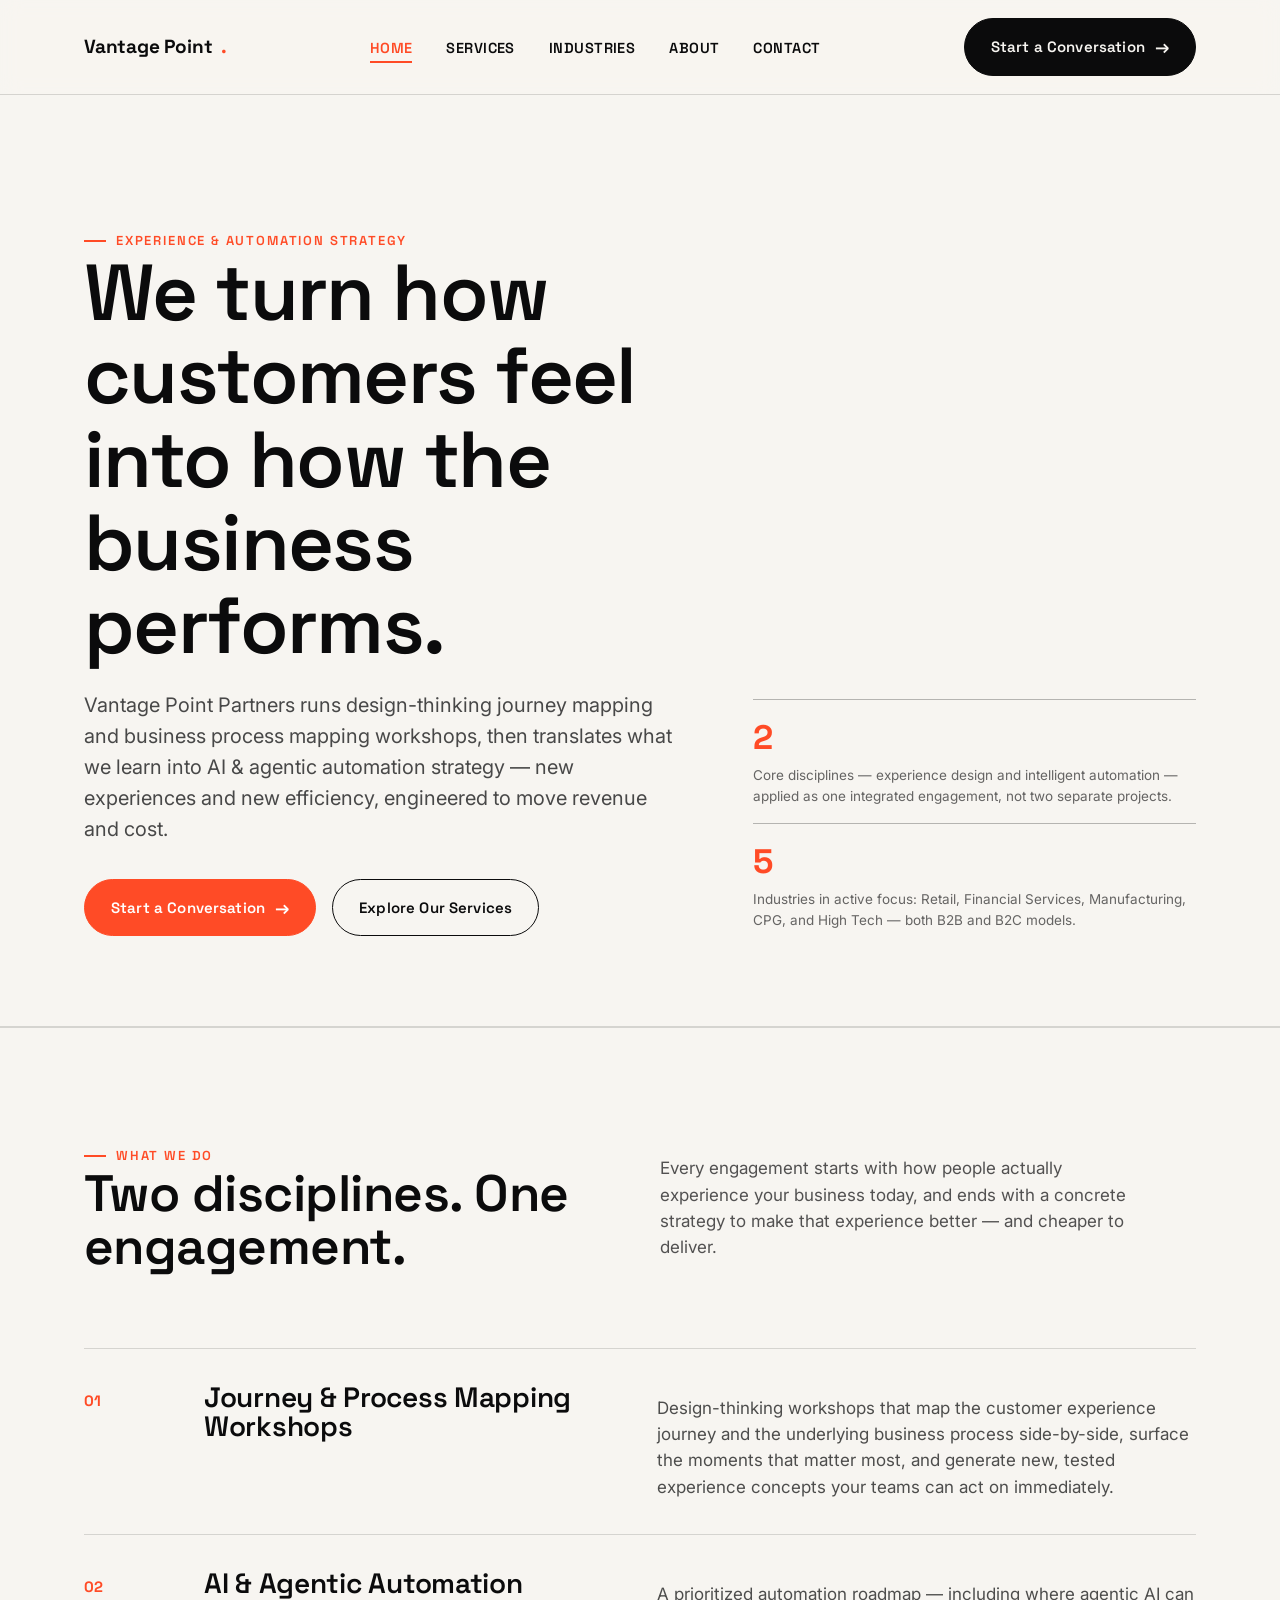
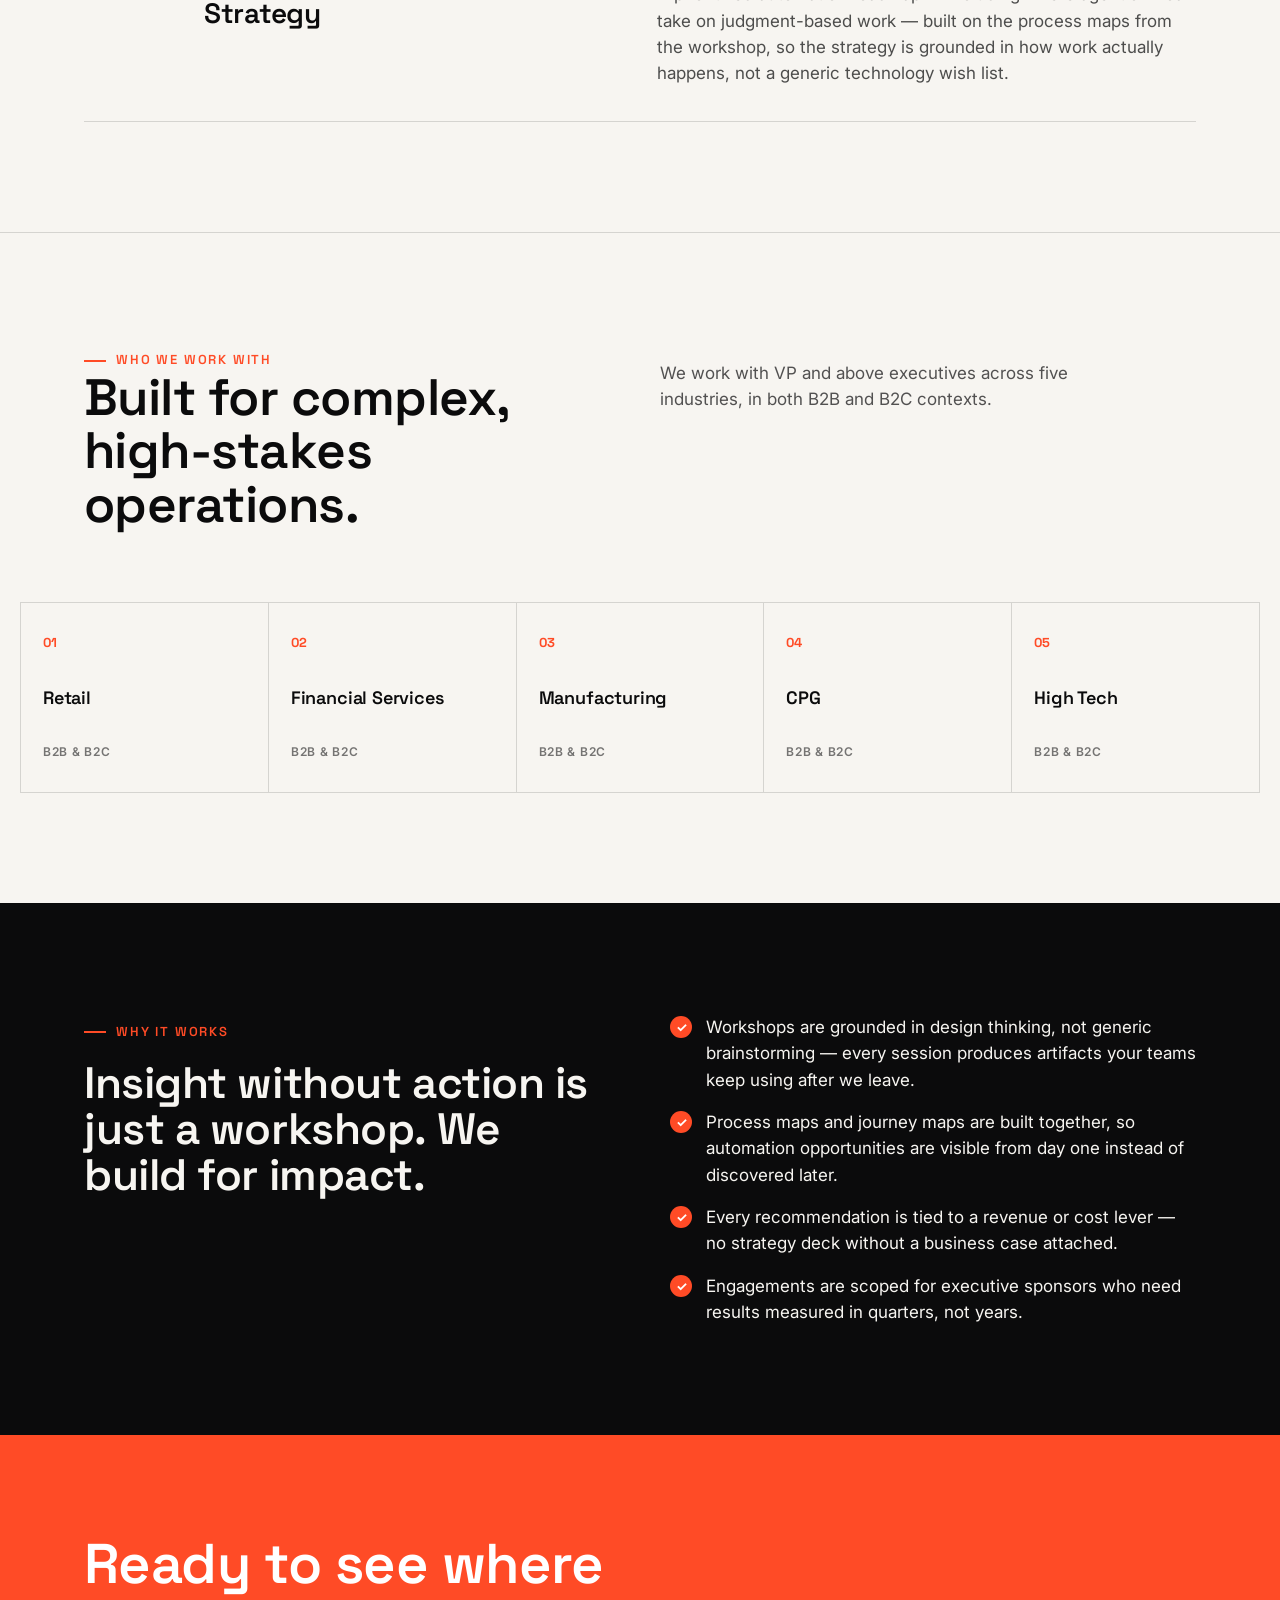
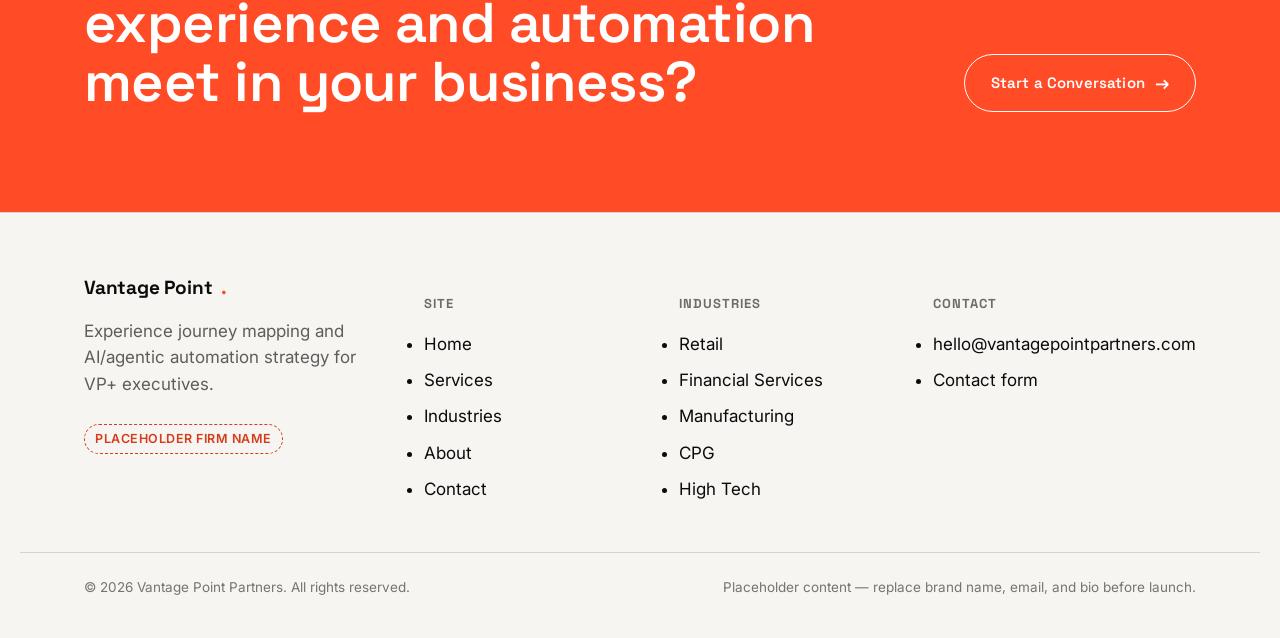
==== index.html @ 5ef2bce4 "Add initial consulting website (frog.co-inspired multi-page site) Five-page static site: Home, Servi" ====
<!DOCTYPE html>
<html lang="en">
<head>
<meta charset="UTF-8">
<meta name="viewport" content="width=device-width, initial-scale=1.0">
<title>Vantage Point Partners — Experience-Led Growth for the Enterprise</title>
<meta name="description" content="Design-thinking journey mapping, business process mapping, and AI/agentic automation strategy for VP+ executives — built to grow revenue and cut cost.">
<link rel="icon" href="data:image/svg+xml,<svg xmlns=%22http://www.w3.org/2000/svg%22 viewBox=%220 0 100 100%22><rect width=%22100%22 height=%22100%22 fill=%22%230b0b0c%22/><rect x=%2246%22 y=%2218%22 width=%228%22 height=%2264%22 fill=%22%23ff4b26%22/></svg>">
<link rel="preconnect" href="https://fonts.googleapis.com">
<link rel="preconnect" href="https://fonts.gstatic.com" crossorigin>
<link href="https://fonts.googleapis.com/css2?family=Inter:wght@400;500;600;700&family=Space+Grotesk:wght@500;600;700&display=swap" rel="stylesheet">
<link rel="stylesheet" href="styles.css">
</head>
<body>

<header class="site-header">
  <nav class="nav">
    <a class="brand" href="index.html">Vantage Point<span class="dot">.</span></a>
    <ul class="nav-links" id="nav-links">
      <li><a href="index.html" aria-current="page">Home</a></li>
      <li><a href="services.html">Services</a></li>
      <li><a href="industries.html">Industries</a></li>
      <li><a href="about.html">About</a></li>
      <li><a href="contact.html">Contact</a></li>
    </ul>
    <div class="nav-cta">
      <a class="btn btn-solid" href="contact.html">Start a Conversation <span class="btn-arrow">&rarr;</span></a>
      <button class="nav-toggle" aria-label="Toggle menu" aria-expanded="false">
        <span></span><span></span><span></span>
      </button>
    </div>
  </nav>
</header>

<main>

  <!-- Hero -->
  <section class="hero">
    <div class="wrap hero-grid">
      <div>
        <span class="eyebrow">Experience &amp; Automation Strategy</span>
        <h1>We turn how customers feel into how the business performs.</h1>
        <p class="lede">Vantage Point Partners runs design-thinking journey mapping and business process mapping workshops, then translates what we learn into AI &amp; agentic automation strategy — new experiences and new efficiency, engineered to move revenue and cost.</p>
        <div class="hero-actions">
          <a class="btn btn-signal" href="contact.html">Start a Conversation <span class="btn-arrow">&rarr;</span></a>
          <a class="btn" href="services.html">Explore Our Services</a>
        </div>
      </div>
      <div class="hero-aside">
        <div class="stat">
          <div class="num">2</div>
          <div class="label">Core disciplines — experience design and intelligent automation — applied as one integrated engagement, not two separate projects.</div>
        </div>
        <div class="stat">
          <div class="num">5</div>
          <div class="label">Industries in active focus: Retail, Financial Services, Manufacturing, CPG, and High Tech — both B2B and B2C models.</div>
        </div>
      </div>
    </div>
  </section>

  <!-- Services overview -->
  <section class="section-border-top">
    <div class="wrap">
      <div class="section-head">
        <div>
          <span class="eyebrow">What We Do</span>
          <h2>Two disciplines. One engagement.</h2>
        </div>
        <p class="desc">Every engagement starts with how people actually experience your business today, and ends with a concrete strategy to make that experience better — and cheaper to deliver.</p>
      </div>

      <div class="row-list">
        <div class="row-item">
          <span class="idx">01</span>
          <h3>Journey &amp; Process Mapping Workshops</h3>
          <p>Design-thinking workshops that map the customer experience journey and the underlying business process side-by-side, surface the moments that matter most, and generate new, tested experience concepts your teams can act on immediately.</p>
        </div>
        <div class="row-item">
          <span class="idx">02</span>
          <h3>AI &amp; Agentic Automation Strategy</h3>
          <p>A prioritized automation roadmap — including where agentic AI can take on judgment-based work — built on the process maps from the workshop, so the strategy is grounded in how work actually happens, not a generic technology wish list.</p>
        </div>
      </div>
    </div>
  </section>

  <!-- Industries strip -->
  <section class="section-border-top">
    <div class="wrap">
      <div class="section-head">
        <div>
          <span class="eyebrow">Who We Work With</span>
          <h2>Built for complex, high-stakes operations.</h2>
        </div>
        <p class="desc">We work with VP and above executives across five industries, in both B2B and B2C contexts.</p>
      </div>
    </div>
    <div class="industry-grid wrap" style="padding-left:0;padding-right:0;">
      <a class="industry-cell" href="industries.html#retail">
        <span class="num">01</span>
        <h4>Retail</h4>
        <span class="mode">B2B &amp; B2C</span>
      </a>
      <a class="industry-cell" href="industries.html#financial-services">
        <span class="num">02</span>
        <h4>Financial Services</h4>
        <span class="mode">B2B &amp; B2C</span>
      </a>
      <a class="industry-cell" href="industries.html#manufacturing">
        <span class="num">03</span>
        <h4>Manufacturing</h4>
        <span class="mode">B2B &amp; B2C</span>
      </a>
      <a class="industry-cell" href="industries.html#cpg">
        <span class="num">04</span>
        <h4>CPG</h4>
        <span class="mode">B2B &amp; B2C</span>
      </a>
      <a class="industry-cell" href="industries.html#high-tech">
        <span class="num">05</span>
        <h4>High Tech</h4>
        <span class="mode">B2B &amp; B2C</span>
      </a>
    </div>
  </section>

  <!-- Why / outcomes -->
  <section class="section-dark section-border-top">
    <div class="wrap split">
      <div>
        <span class="eyebrow">Why It Works</span>
        <h2 style="font-size:clamp(28px,3.6vw,44px); margin-top:18px;">Insight without action is just a workshop. We build for impact.</h2>
      </div>
      <div>
        <ul class="check-list">
          <li><span class="mark">&#10003;</span><span>Workshops are grounded in design thinking, not generic brainstorming — every session produces artifacts your teams keep using after we leave.</span></li>
          <li><span class="mark">&#10003;</span><span>Process maps and journey maps are built together, so automation opportunities are visible from day one instead of discovered later.</span></li>
          <li><span class="mark">&#10003;</span><span>Every recommendation is tied to a revenue or cost lever — no strategy deck without a business case attached.</span></li>
          <li><span class="mark">&#10003;</span><span>Engagements are scoped for executive sponsors who need results measured in quarters, not years.</span></li>
        </ul>
      </div>
    </div>
  </section>

  <!-- CTA Banner -->
  <section class="banner">
    <div class="wrap banner-row">
      <h2>Ready to see where experience and automation meet in your business?</h2>
      <a class="btn" href="contact.html">Start a Conversation <span class="btn-arrow">&rarr;</span></a>
    </div>
  </section>

</main>

<footer class="site-footer">
  <div class="wrap footer-grid">
    <div>
      <a class="brand" href="index.html">Vantage Point<span class="dot">.</span></a>
      <p style="margin-top:16px; max-width:32ch; color:color-mix(in srgb, var(--ink) 65%, var(--paper));">Experience journey mapping and AI/agentic automation strategy for VP+ executives.</p>
      <span class="placeholder-flag">Placeholder firm name</span>
    </div>
    <div>
      <h5>Site</h5>
      <ul>
        <li><a href="index.html">Home</a></li>
        <li><a href="services.html">Services</a></li>
        <li><a href="industries.html">Industries</a></li>
        <li><a href="about.html">About</a></li>
        <li><a href="contact.html">Contact</a></li>
      </ul>
    </div>
    <div>
      <h5>Industries</h5>
      <ul>
        <li><a href="industries.html#retail">Retail</a></li>
        <li><a href="industries.html#financial-services">Financial Services</a></li>
        <li><a href="industries.html#manufacturing">Manufacturing</a></li>
        <li><a href="industries.html#cpg">CPG</a></li>
        <li><a href="industries.html#high-tech">High Tech</a></li>
      </ul>
    </div>
    <div>
      <h5>Contact</h5>
      <ul>
        <li><a href="mailto:hello@vantagepointpartners.com">hello@vantagepointpartners.com</a></li>
        <li><a href="contact.html">Contact form</a></li>
      </ul>
    </div>
  </div>
  <div class="wrap footer-bottom">
    <span>&copy; 2026 Vantage Point Partners. All rights reserved.</span>
    <span>Placeholder content — replace brand name, email, and bio before launch.</span>
  </div>
</footer>

<script src="script.js"></script>
</body>
</html>
---- styles.css ----
/* ==========================================================================
   Vantage Point Partners — shared design system
   PLACEHOLDER BRAND: "Vantage Point Partners" is a placeholder name.
   Swap it via find-and-replace across all .html files once you have a real
   firm name, then update --brand-name usage sites as needed.
   ========================================================================== */

:root {
  --ink: #0b0b0c;
  --paper: #f7f5f1;
  --paper-2: #efeae2;
  --white: #ffffff;
  --signal: #ff4b26;
  --signal-dim: #d63c1b;
  --line: rgba(11, 11, 12, 0.14);
  --line-strong: rgba(11, 11, 12, 0.28);

  --font-display: "Space Grotesk", "Helvetica Neue", Arial, sans-serif;
  --font-body: "Inter", "Helvetica Neue", Arial, sans-serif;

  --max: 1240px;
  --gutter: clamp(20px, 5vw, 64px);
}

@media (prefers-color-scheme: dark) {
  :root:not([data-theme="light"]) {
    --ink: #f2f0ec;
    --paper: #0b0b0c;
    --paper-2: #161617;
    --white: #131313;
    --line: rgba(242, 240, 236, 0.16);
    --line-strong: rgba(242, 240, 236, 0.3);
  }
}
:root[data-theme="dark"] {
  --ink: #f2f0ec;
  --paper: #0b0b0c;
  --paper-2: #161617;
  --white: #131313;
  --line: rgba(242, 240, 236, 0.16);
  --line-strong: rgba(242, 240, 236, 0.3);
}

* { box-sizing: border-box; }
html { scroll-behavior: smooth; }
body {
  margin: 0;
  background: var(--paper);
  color: var(--ink);
  font-family: var(--font-body);
  font-size: 17px;
  line-height: 1.55;
  -webkit-font-smoothing: antialiased;
}

h1, h2, h3, h4 {
  font-family: var(--font-display);
  font-weight: 600;
  line-height: 1.05;
  margin: 0;
  letter-spacing: -0.01em;
}

a { color: inherit; text-decoration: none; }
img { max-width: 100%; display: block; }
ul { margin: 0; padding: 0; }

.wrap {
  max-width: var(--max);
  margin: 0 auto;
  padding: 0 var(--gutter);
}

.eyebrow {
  display: inline-flex;
  align-items: center;
  gap: 10px;
  font-family: var(--font-display);
  font-size: 13px;
  font-weight: 600;
  letter-spacing: 0.14em;
  text-transform: uppercase;
  color: var(--signal);
}
.eyebrow::before {
  content: "";
  width: 22px;
  height: 2px;
  background: var(--signal);
  display: inline-block;
}

.btn {
  display: inline-flex;
  align-items: center;
  gap: 10px;
  font-family: var(--font-display);
  font-weight: 600;
  font-size: 15px;
  letter-spacing: 0.01em;
  padding: 14px 26px;
  border-radius: 999px;
  border: 1.5px solid var(--ink);
  background: transparent;
  color: var(--ink);
  cursor: pointer;
  transition: transform 0.18s ease, background 0.18s ease, color 0.18s ease;
}
.btn:hover { transform: translateY(-2px); }
.btn-solid {
  background: var(--ink);
  color: var(--paper);
  border-color: var(--ink);
}
.btn-signal {
  background: var(--signal);
  border-color: var(--signal);
  color: var(--white);
}
.btn-signal:hover { background: var(--signal-dim); }
.btn-arrow { font-size: 18px; transition: transform 0.18s ease; }
.btn:hover .btn-arrow { transform: translateX(3px); }

/* ---------- Header / Nav ---------- */
.site-header {
  position: sticky;
  top: 0;
  z-index: 100;
  background: color-mix(in srgb, var(--paper) 88%, transparent);
  backdrop-filter: saturate(160%) blur(10px);
  border-bottom: 1px solid var(--line);
}
.nav {
  display: flex;
  align-items: center;
  justify-content: space-between;
  padding: 18px var(--gutter);
  max-width: var(--max);
  margin: 0 auto;
}
.brand {
  font-family: var(--font-display);
  font-weight: 700;
  font-size: 19px;
  letter-spacing: -0.01em;
  display: flex;
  align-items: baseline;
  gap: 8px;
}
.brand .dot { color: var(--signal); }

.nav-links {
  display: flex;
  align-items: center;
  gap: 34px;
  list-style: none;
}
.nav-links a {
  font-family: var(--font-display);
  font-weight: 600;
  font-size: 14.5px;
  letter-spacing: 0.03em;
  text-transform: uppercase;
  position: relative;
  padding: 6px 0;
}
.nav-links a::after {
  content: "";
  position: absolute;
  left: 0; bottom: 0;
  width: 0; height: 2px;
  background: var(--signal);
  transition: width 0.2s ease;
}
.nav-links a:hover::after,
.nav-links a[aria-current="page"]::after { width: 100%; }
.nav-links a[aria-current="page"] { color: var(--signal); }

.nav-cta { display: flex; align-items: center; gap: 18px; }
.nav-toggle {
  display: none;
  flex-direction: column;
  gap: 5px;
  background: none;
  border: none;
  cursor: pointer;
  padding: 6px;
}
.nav-toggle span {
  width: 24px; height: 2px; background: var(--ink); display: block;
}

@media (max-width: 900px) {
  .nav-links {
    position: fixed; inset: 68px 0 0 0;
    background: var(--paper);
    flex-direction: column;
    align-items: flex-start;
    gap: 0;
    padding: 10px var(--gutter) 40px;
    transform: translateY(-8px);
    opacity: 0;
    pointer-events: none;
    transition: opacity 0.2s ease, transform 0.2s ease;
    border-bottom: 1px solid var(--line);
  }
  .nav-links.open { opacity: 1; transform: translateY(0); pointer-events: auto; }
  .nav-links li { width: 100%; border-bottom: 1px solid var(--line); }
  .nav-links a { display: block; padding: 18px 0; font-size: 17px; }
  .nav-toggle { display: flex; }
  .nav-cta .btn-solid { display: none; }
}

/* ---------- Hero ---------- */
.hero {
  padding: clamp(60px, 10vw, 130px) 0 clamp(50px, 8vw, 90px);
  border-bottom: 1px solid var(--line);
}
.hero-grid {
  display: grid;
  grid-template-columns: 1.4fr 1fr;
  gap: 48px;
  align-items: end;
}
.hero h1 {
  font-size: clamp(42px, 6.2vw, 88px);
  letter-spacing: -0.02em;
}
.hero .lede {
  font-size: clamp(17px, 1.6vw, 20px);
  max-width: 46ch;
  color: color-mix(in srgb, var(--ink) 74%, var(--paper));
  margin-top: 22px;
}
.hero-actions {
  display: flex;
  gap: 16px;
  margin-top: 34px;
  flex-wrap: wrap;
}
.hero-aside {
  display: flex;
  flex-direction: column;
  gap: 16px;
  padding-bottom: 6px;
}
.stat {
  border-top: 1px solid var(--line-strong);
  padding-top: 12px;
}
.stat .num {
  font-family: var(--font-display);
  font-size: clamp(26px, 3vw, 34px);
  font-weight: 700;
  color: var(--signal);
}
.stat .label {
  font-size: 13.5px;
  color: color-mix(in srgb, var(--ink) 62%, var(--paper));
}

@media (max-width: 820px) {
  .hero-grid { grid-template-columns: 1fr; }
}

/* ---------- Section scaffolding ---------- */
section { padding: clamp(60px, 9vw, 110px) 0; }
.section-border-top { border-top: 1px solid var(--line); }
.section-dark {
  background: var(--ink);
  color: var(--paper);
}
.section-dark .eyebrow { color: var(--signal); }
.section-head {
  display: grid;
  grid-template-columns: 1fr 1fr;
  gap: 40px;
  align-items: start;
  margin-bottom: clamp(40px, 6vw, 70px);
}
.section-head h2 {
  font-size: clamp(30px, 4vw, 52px);
}
.section-head .desc {
  font-size: 17px;
  color: color-mix(in srgb, var(--ink) 70%, var(--paper));
  max-width: 44ch;
}
.section-dark .section-head .desc { color: color-mix(in srgb, var(--paper) 78%, var(--ink)); }
@media (max-width: 820px) {
  .section-head { grid-template-columns: 1fr; }
}

/* ---------- Numbered rows (services / process) ---------- */
.row-list { border-top: 1px solid var(--line); }
.row-item {
  display: grid;
  grid-template-columns: 90px 1.1fr 1.4fr;
  gap: 30px;
  padding: 34px 0;
  border-bottom: 1px solid var(--line);
  align-items: start;
}
.row-item .idx {
  font-family: var(--font-display);
  font-weight: 700;
  font-size: 15px;
  color: var(--signal);
  padding-top: 6px;
}
.row-item h3 { font-size: clamp(22px, 2.4vw, 28px); }
.row-item p { margin: 12px 0 0; color: color-mix(in srgb, var(--ink) 72%, var(--paper)); }
.section-dark .row-item p { color: color-mix(in srgb, var(--paper) 78%, var(--ink)); }
.section-dark .row-list, .section-dark .row-item { border-color: rgba(247,245,241,0.16); }
@media (max-width: 820px) {
  .row-item { grid-template-columns: 1fr; gap: 12px; }
}

/* ---------- Card grid ---------- */
.card-grid {
  display: grid;
  grid-template-columns: repeat(3, 1fr);
  gap: 2px;
  background: var(--line);
  border: 1px solid var(--line);
}
.card {
  background: var(--paper);
  padding: 34px;
  display: flex;
  flex-direction: column;
  gap: 14px;
  min-height: 220px;
  transition: background 0.2s ease;
}
.card:hover { background: var(--paper-2); }
.card .tag {
  font-family: var(--font-display);
  font-size: 12.5px;
  font-weight: 700;
  letter-spacing: 0.1em;
  text-transform: uppercase;
  color: var(--signal);
}
.card h4 { font-size: 20px; }
.card p { margin: 0; font-size: 15px; color: color-mix(in srgb, var(--ink) 70%, var(--paper)); }
@media (max-width: 900px) {
  .card-grid { grid-template-columns: repeat(2, 1fr); }
}
@media (max-width: 640px) {
  .card-grid { grid-template-columns: 1fr; }
}

/* ---------- Industry strip ---------- */
.industry-grid {
  display: grid;
  grid-template-columns: repeat(5, 1fr);
  border-top: 1px solid var(--line);
  border-left: 1px solid var(--line);
}
.industry-cell {
  border-right: 1px solid var(--line);
  border-bottom: 1px solid var(--line);
  padding: 30px 22px;
  min-height: 190px;
  display: flex;
  flex-direction: column;
  justify-content: space-between;
  gap: 16px;
  position: relative;
  overflow: hidden;
}
.industry-cell::before {
  content: "";
  position: absolute; inset: 0;
  background: var(--signal);
  transform: translateY(101%);
  transition: transform 0.28s cubic-bezier(.4,0,.2,1);
  z-index: 0;
}
.industry-cell:hover::before { transform: translateY(0); }
.industry-cell > * { position: relative; z-index: 1; }
.industry-cell:hover { color: var(--white); }
.industry-cell .num { font-family: var(--font-display); font-size: 13px; color: var(--signal); font-weight: 700; }
.industry-cell:hover .num { color: var(--white); }
.industry-cell h4 { font-size: 18px; }
.industry-cell .mode {
  font-size: 12px;
  letter-spacing: 0.06em;
  text-transform: uppercase;
  color: color-mix(in srgb, var(--ink) 55%, var(--paper));
  font-weight: 600;
}
.industry-cell:hover .mode { color: rgba(255,255,255,0.85); }
@media (max-width: 980px) { .industry-grid { grid-template-columns: repeat(2, 1fr); } }
@media (max-width: 560px) { .industry-grid { grid-template-columns: 1fr; } }

/* ---------- Pull quote / CTA banner ---------- */
.banner {
  background: var(--signal);
  color: var(--white);
  padding: clamp(60px, 8vw, 100px) 0;
}
.banner h2 {
  font-size: clamp(30px, 4.4vw, 56px);
  max-width: 22ch;
}
.banner-row {
  display: flex;
  justify-content: space-between;
  align-items: flex-end;
  gap: 30px;
  flex-wrap: wrap;
}
.banner .btn { border-color: var(--white); color: var(--white); }
.banner .btn:hover { background: var(--white); color: var(--signal); }

/* ---------- Process timeline (services page) ---------- */
.timeline { position: relative; padding-left: 26px; border-left: 2px solid var(--line-strong); }
.tl-item { padding-bottom: 44px; position: relative; }
.tl-item:last-child { padding-bottom: 0; }
.tl-item::before {
  content: "";
  position: absolute; left: -32px; top: 4px;
  width: 12px; height: 12px; border-radius: 50%;
  background: var(--signal);
  border: 3px solid var(--paper);
}
.tl-item .tl-label {
  font-family: var(--font-display);
  font-weight: 700;
  font-size: 13px;
  letter-spacing: 0.08em;
  text-transform: uppercase;
  color: var(--signal);
  margin-bottom: 6px;
  display: block;
}
.tl-item h3 { font-size: 22px; margin-bottom: 8px; }
.tl-item p { color: color-mix(in srgb, var(--ink) 72%, var(--paper)); max-width: 62ch; }

/* ---------- Two-col text block ---------- */
.split {
  display: grid;
  grid-template-columns: 1fr 1fr;
  gap: 60px;
  align-items: start;
}
@media (max-width: 820px) { .split { grid-template-columns: 1fr; } }

.pull-quote {
  font-family: var(--font-display);
  font-size: clamp(22px, 2.6vw, 32px);
  font-weight: 500;
  line-height: 1.3;
  border-left: 3px solid var(--signal);
  padding-left: 26px;
}
.pull-quote cite {
  display: block;
  margin-top: 16px;
  font-family: var(--font-body);
  font-style: normal;
  font-size: 14px;
  font-weight: 600;
  color: color-mix(in srgb, var(--ink) 62%, var(--paper));
}

.placeholder-flag {
  display: inline-block;
  margin-top: 10px;
  font-size: 12.5px;
  font-weight: 600;
  letter-spacing: 0.04em;
  text-transform: uppercase;
  color: var(--signal-dim);
  border: 1px dashed var(--signal-dim);
  padding: 4px 10px;
  border-radius: 999px;
}

/* ---------- Value list (checkmarks) ---------- */
.check-list { list-style: none; display: flex; flex-direction: column; gap: 16px; }
.check-list li { display: flex; gap: 14px; align-items: flex-start; }
.check-list .mark {
  flex-shrink: 0;
  width: 22px; height: 22px;
  border-radius: 50%;
  background: var(--signal);
  color: var(--white);
  font-size: 13px;
  display: flex; align-items: center; justify-content: center;
  font-weight: 700;
  margin-top: 2px;
}

/* ---------- Contact page ---------- */
.contact-grid {
  display: grid;
  grid-template-columns: 1fr 1.15fr;
  gap: 60px;
}
@media (max-width: 900px) { .contact-grid { grid-template-columns: 1fr; } }

.contact-info dl {
  margin: 28px 0 0;
  display: flex;
  flex-direction: column;
  gap: 18px;
}
.contact-info dt {
  font-family: var(--font-display);
  font-size: 12.5px;
  letter-spacing: 0.08em;
  text-transform: uppercase;
  color: var(--signal);
  font-weight: 700;
}
.contact-info dd {
  margin: 4px 0 0;
  font-size: 17px;
}

.form-field { margin-bottom: 22px; }
.form-field label {
  display: block;
  font-family: var(--font-display);
  font-size: 13px;
  font-weight: 600;
  letter-spacing: 0.04em;
  text-transform: uppercase;
  margin-bottom: 8px;
}
.form-field input,
.form-field select,
.form-field textarea {
  width: 100%;
  border: none;
  border-bottom: 1.5px solid var(--line-strong);
  background: transparent;
  padding: 12px 2px;
  font-family: var(--font-body);
  font-size: 16px;
  color: var(--ink);
  transition: border-color 0.18s ease;
}
.form-field input:focus,
.form-field select:focus,
.form-field textarea:focus {
  outline: none;
  border-color: var(--signal);
}
.form-row { display: grid; grid-template-columns: 1fr 1fr; gap: 20px; }
@media (max-width: 560px) { .form-row { grid-template-columns: 1fr; } }
.form-note {
  font-size: 13.5px;
  color: color-mix(in srgb, var(--ink) 60%, var(--paper));
  margin-top: 14px;
}
.form-status {
  margin-top: 18px;
  font-size: 14.5px;
  font-weight: 600;
  display: none;
}
.form-status.visible { display: block; }
.form-status.ok { color: #1a7f4b; }
.form-status.err { color: var(--signal-dim); }

/* ---------- Footer ---------- */
.site-footer {
  border-top: 1px solid var(--line);
  padding: 60px 0 40px;
}
.footer-grid {
  display: grid;
  grid-template-columns: 1.4fr 1fr 1fr 1fr;
  gap: 40px;
}
.footer-grid h5 {
  font-family: var(--font-display);
  font-size: 13px;
  letter-spacing: 0.08em;
  text-transform: uppercase;
  margin-bottom: 16px;
  color: color-mix(in srgb, var(--ink) 58%, var(--paper));
}
.footer-grid ul { display: flex; flex-direction: column; gap: 10px; }
.footer-grid a:hover { color: var(--signal); }
.footer-bottom {
  margin-top: 50px;
  padding-top: 24px;
  border-top: 1px solid var(--line);
  display: flex;
  justify-content: space-between;
  flex-wrap: wrap;
  gap: 12px;
  font-size: 13.5px;
  color: color-mix(in srgb, var(--ink) 55%, var(--paper));
}
@media (max-width: 820px) {
  .footer-grid { grid-template-columns: 1fr 1fr; }
}

/* ---------- Page hero (non-home) ---------- */
.page-hero {
  padding: clamp(50px, 8vw, 90px) 0 clamp(40px, 6vw, 60px);
  border-bottom: 1px solid var(--line);
}
.page-hero h1 { font-size: clamp(38px, 5.6vw, 68px); max-width: 18ch; }
.page-hero .lede { margin-top: 18px; font-size: 18px; max-width: 52ch; color: color-mix(in srgb, var(--ink) 72%, var(--paper)); }
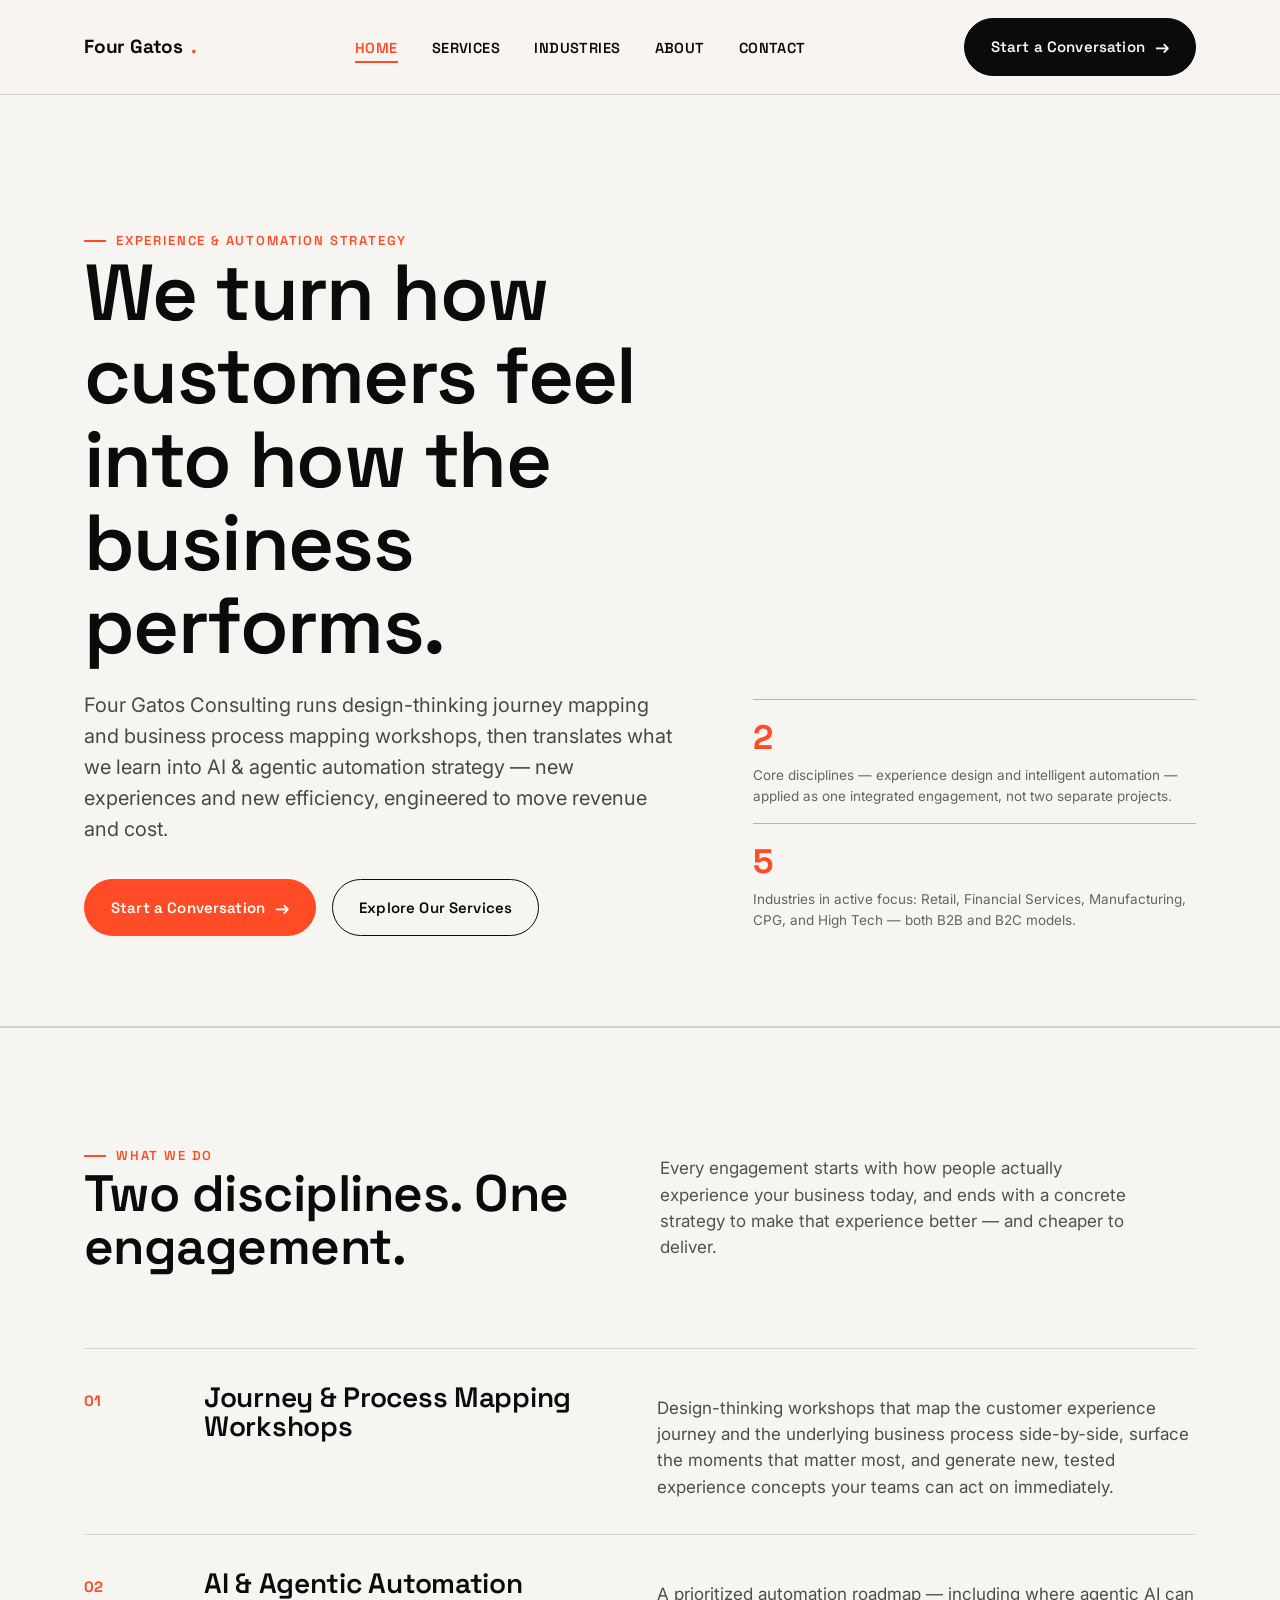
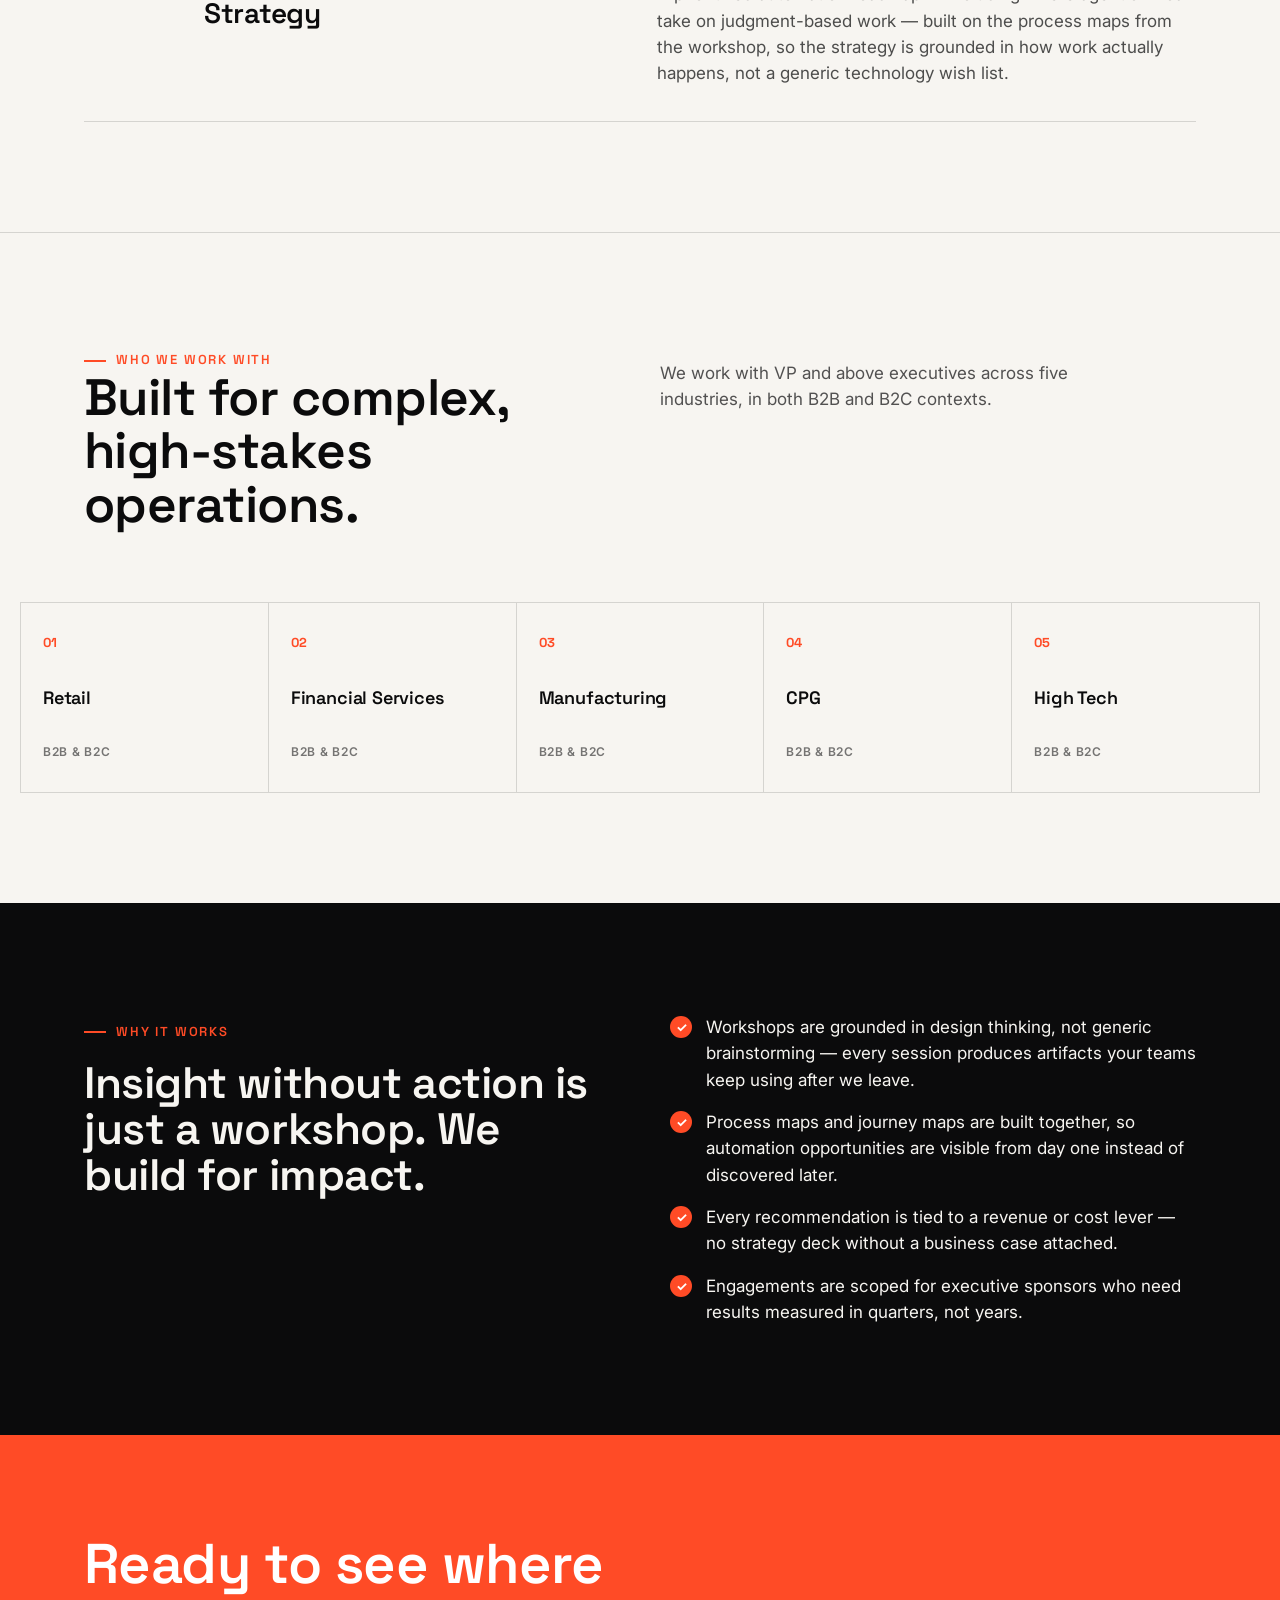
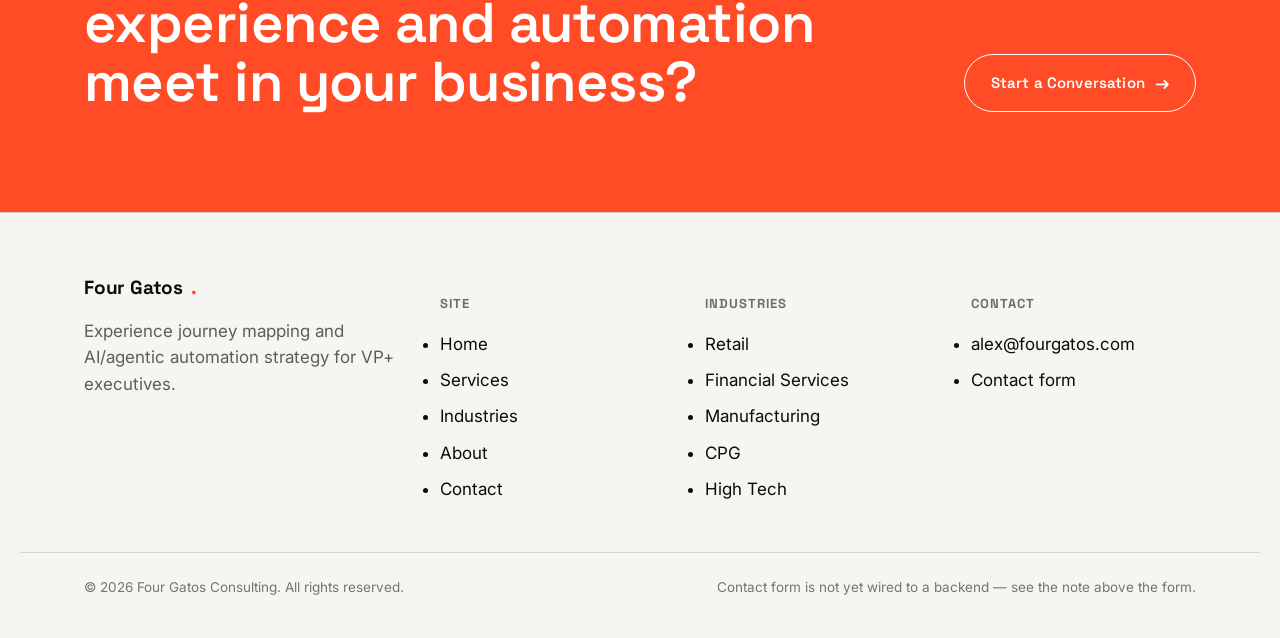
==== commit c831de20: "Lock in real firm name, contact email, and founder bio Rename placeholder brand to Four Gatos Consul" ====
--- a/index.html
+++ b/index.html
@@ -3,7 +3,7 @@
 <head>
 <meta charset="UTF-8">
 <meta name="viewport" content="width=device-width, initial-scale=1.0">
-<title>Vantage Point Partners — Experience-Led Growth for the Enterprise</title>
+<title>Four Gatos Consulting — Experience-Led Growth for the Enterprise</title>
 <meta name="description" content="Design-thinking journey mapping, business process mapping, and AI/agentic automation strategy for VP+ executives — built to grow revenue and cut cost.">
 <link rel="icon" href="data:image/svg+xml,<svg xmlns=%22http://www.w3.org/2000/svg%22 viewBox=%220 0 100 100%22><rect width=%22100%22 height=%22100%22 fill=%22%230b0b0c%22/><rect x=%2246%22 y=%2218%22 width=%228%22 height=%2264%22 fill=%22%23ff4b26%22/></svg>">
 <link rel="preconnect" href="https://fonts.googleapis.com">
@@ -15,7 +15,7 @@
 
 <header class="site-header">
   <nav class="nav">
-    <a class="brand" href="index.html">Vantage Point<span class="dot">.</span></a>
+    <a class="brand" href="index.html">Four Gatos<span class="dot">.</span></a>
     <ul class="nav-links" id="nav-links">
       <li><a href="index.html" aria-current="page">Home</a></li>
       <li><a href="services.html">Services</a></li>
@@ -40,7 +40,7 @@
       <div>
         <span class="eyebrow">Experience &amp; Automation Strategy</span>
         <h1>We turn how customers feel into how the business performs.</h1>
-        <p class="lede">Vantage Point Partners runs design-thinking journey mapping and business process mapping workshops, then translates what we learn into AI &amp; agentic automation strategy — new experiences and new efficiency, engineered to move revenue and cost.</p>
+        <p class="lede">Four Gatos Consulting runs design-thinking journey mapping and business process mapping workshops, then translates what we learn into AI &amp; agentic automation strategy — new experiences and new efficiency, engineered to move revenue and cost.</p>
         <div class="hero-actions">
           <a class="btn btn-signal" href="contact.html">Start a Conversation <span class="btn-arrow">&rarr;</span></a>
           <a class="btn" href="services.html">Explore Our Services</a>
@@ -156,9 +156,8 @@
 <footer class="site-footer">
   <div class="wrap footer-grid">
     <div>
-      <a class="brand" href="index.html">Vantage Point<span class="dot">.</span></a>
+      <a class="brand" href="index.html">Four Gatos<span class="dot">.</span></a>
       <p style="margin-top:16px; max-width:32ch; color:color-mix(in srgb, var(--ink) 65%, var(--paper));">Experience journey mapping and AI/agentic automation strategy for VP+ executives.</p>
-      <span class="placeholder-flag">Placeholder firm name</span>
     </div>
     <div>
       <h5>Site</h5>
@@ -183,14 +182,14 @@
     <div>
       <h5>Contact</h5>
       <ul>
-        <li><a href="mailto:hello@vantagepointpartners.com">hello@vantagepointpartners.com</a></li>
+        <li><a href="mailto:alex@fourgatos.com">alex@fourgatos.com</a></li>
         <li><a href="contact.html">Contact form</a></li>
       </ul>
     </div>
   </div>
   <div class="wrap footer-bottom">
-    <span>&copy; 2026 Vantage Point Partners. All rights reserved.</span>
-    <span>Placeholder content — replace brand name, email, and bio before launch.</span>
+    <span>&copy; 2026 Four Gatos Consulting. All rights reserved.</span>
+    <span>Contact form is not yet wired to a backend — see the note above the form.</span>
   </div>
 </footer>
 
--- a/styles.css
+++ b/styles.css
@@ -1,7 +1,5 @@
 /* ==========================================================================
-   Vantage Point Partners — shared design system
-   PLACEHOLDER BRAND: "Vantage Point Partners" is a placeholder name.
-   Swap it via find-and-replace across all .html files once you have a real
+   Four Gatos Consulting — shared design system
    firm name, then update --brand-name usage sites as needed.
    ========================================================================== */
 
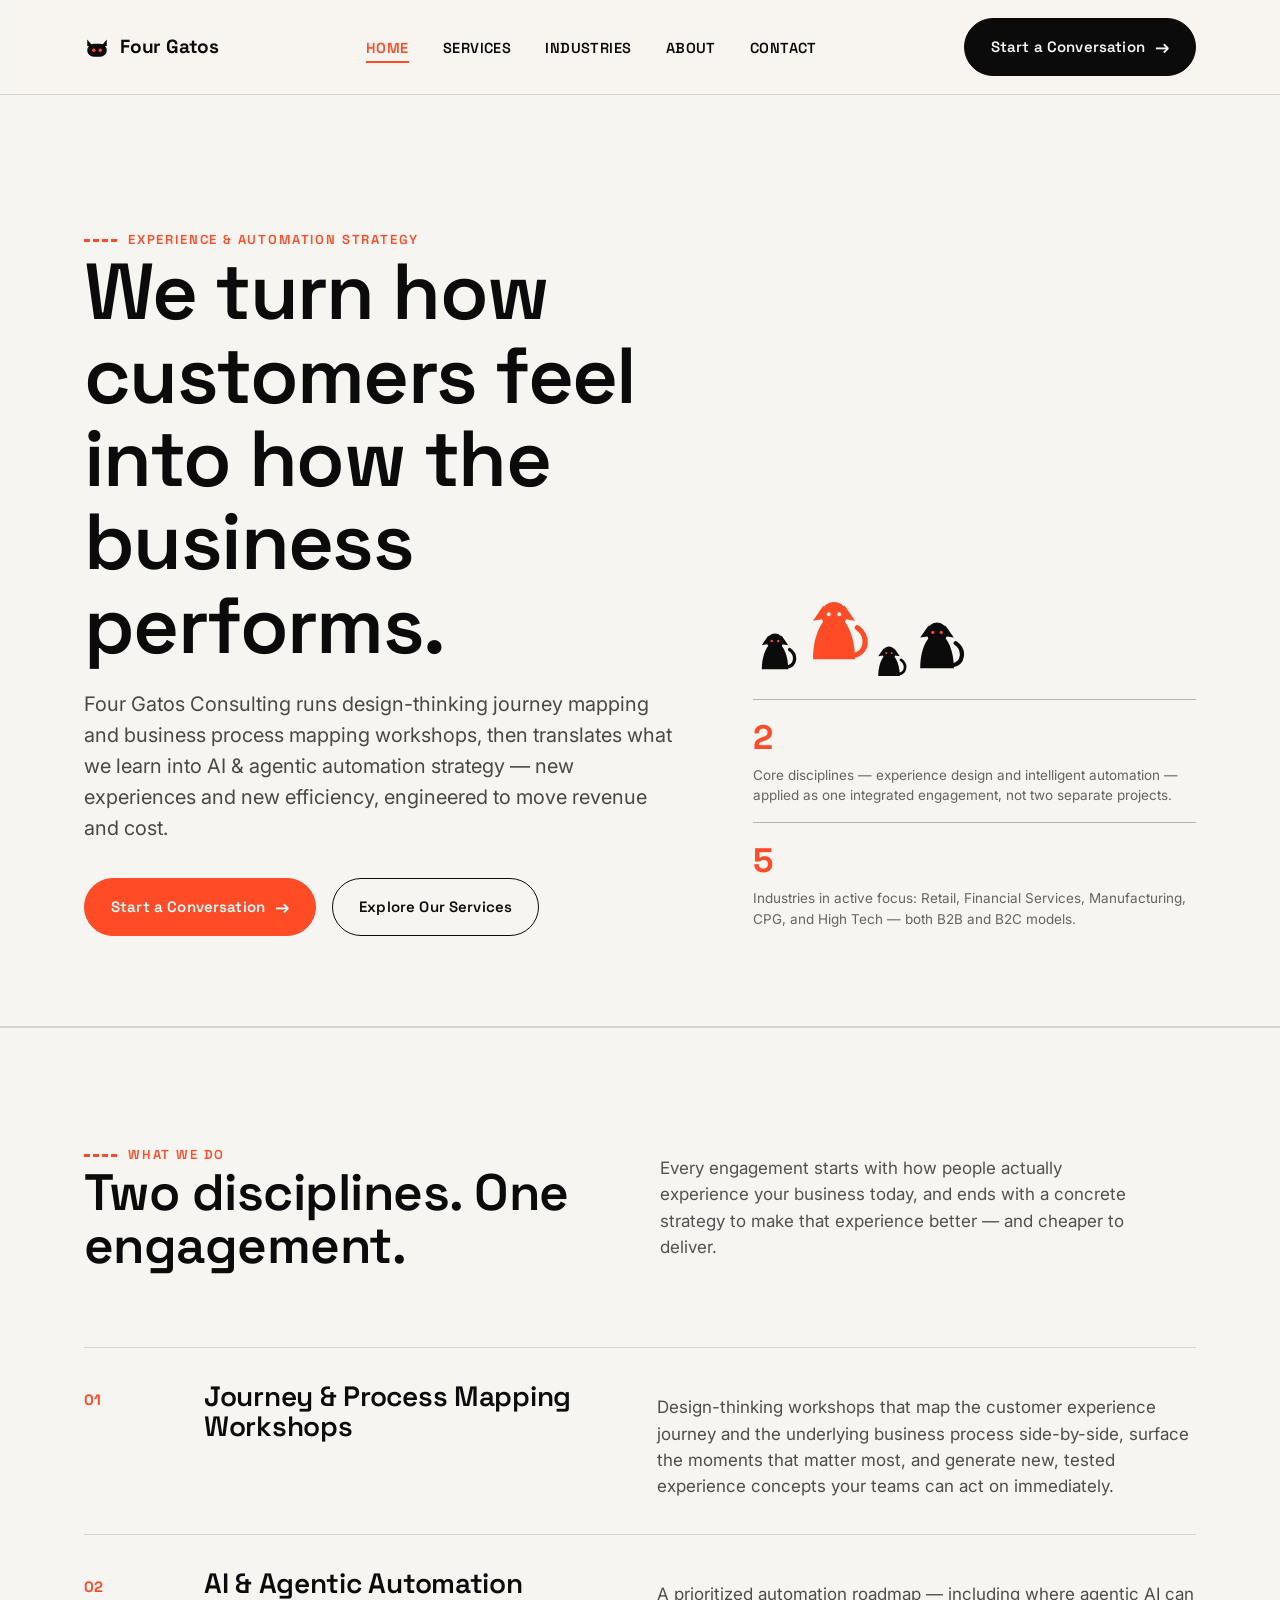
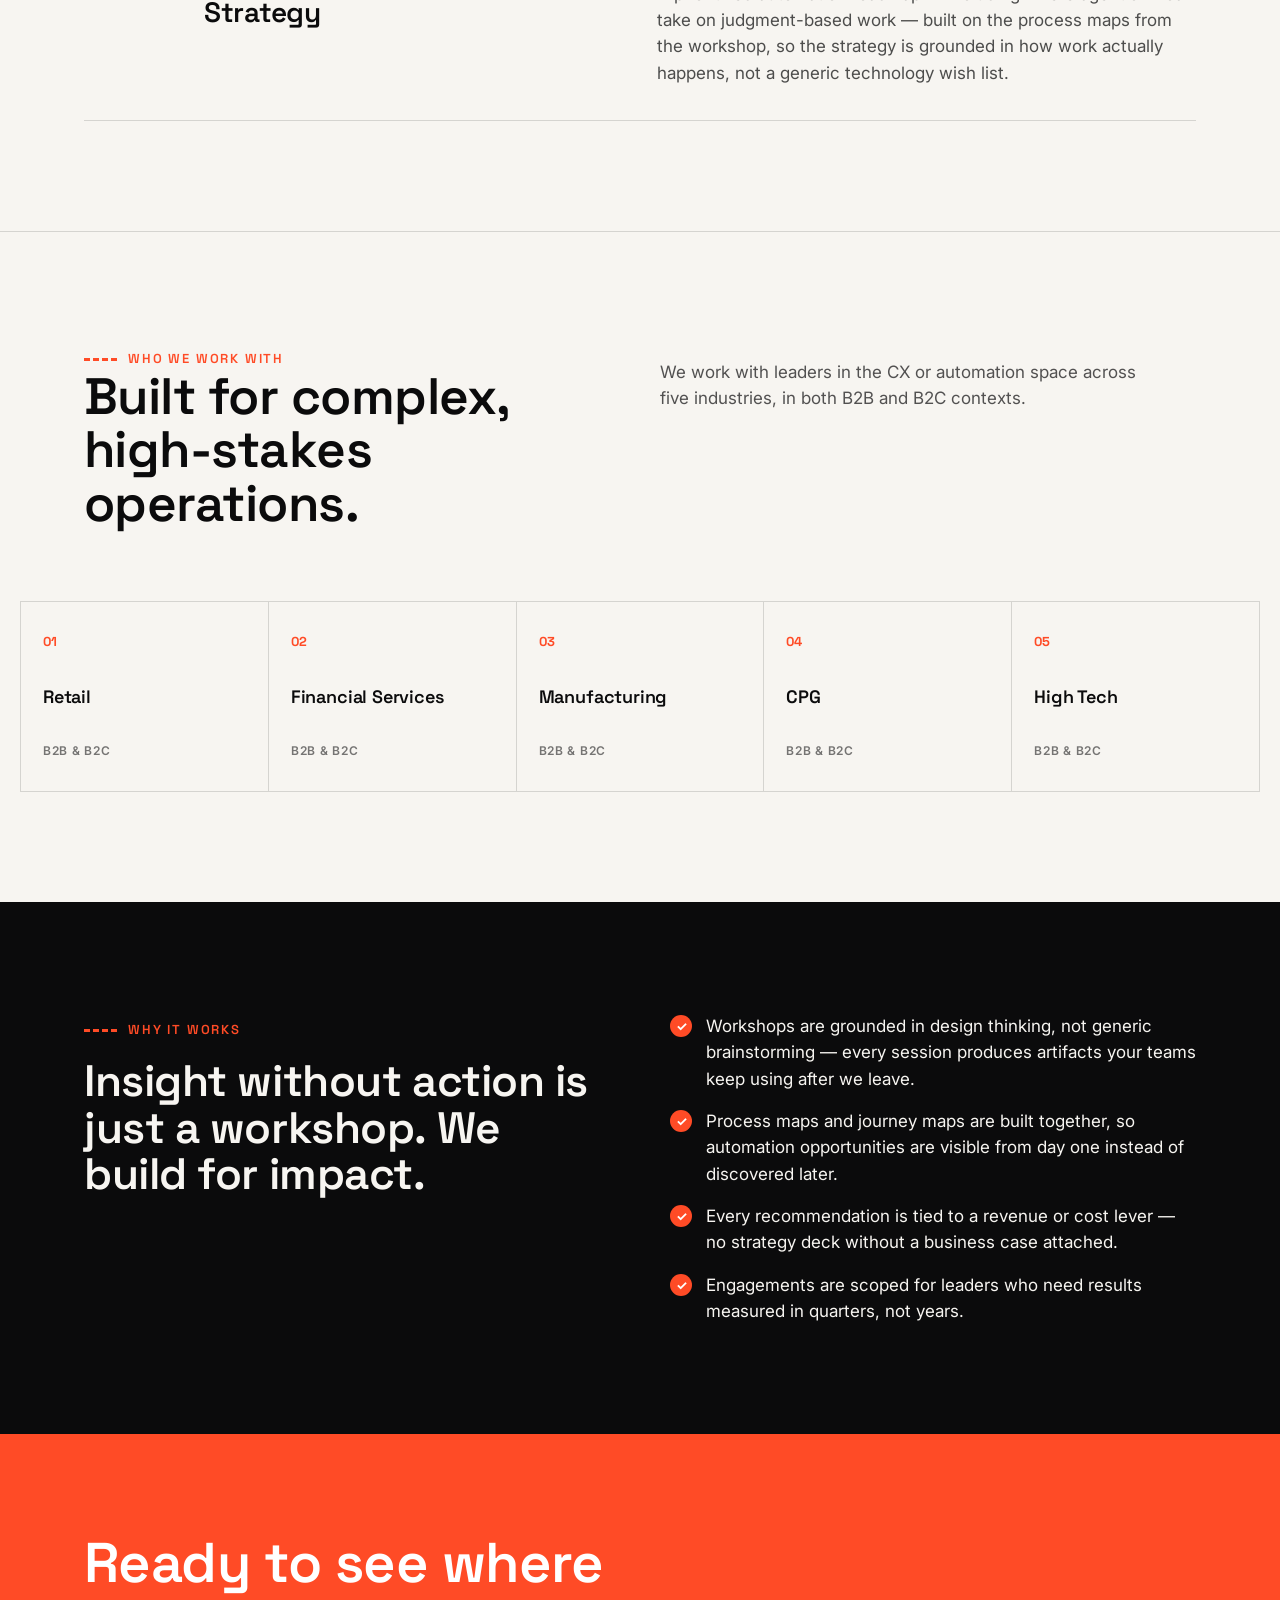
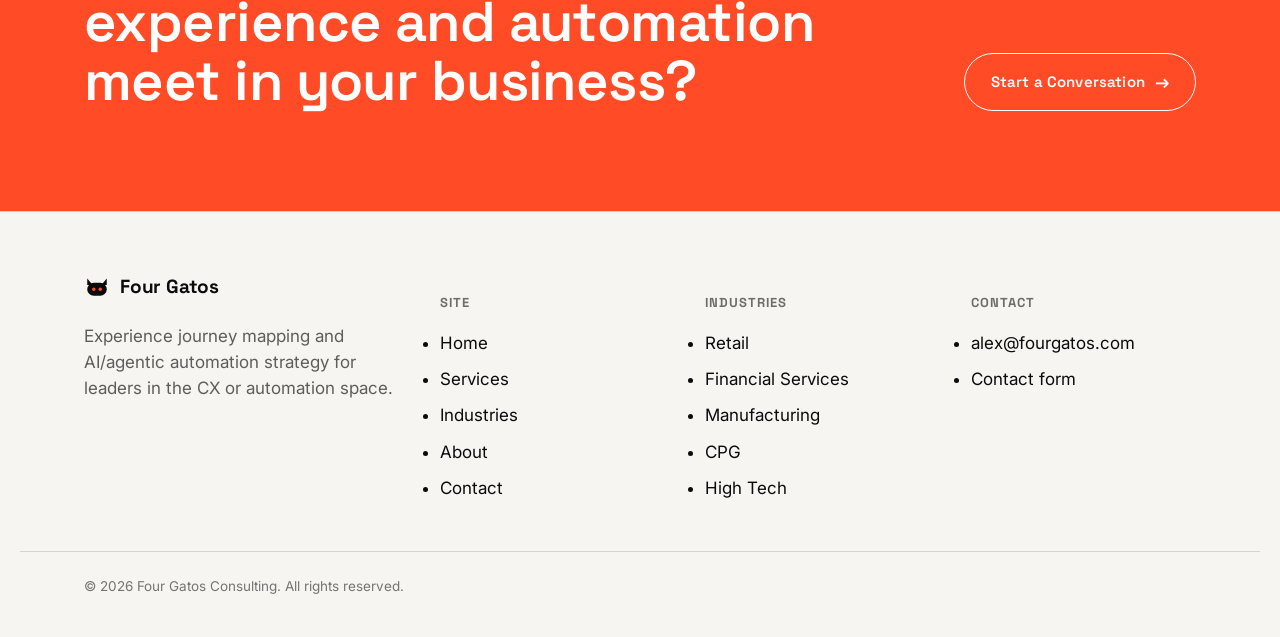
==== commit 5b1f3c1f: "Add Four Gatos cat mark branding, trim bio accolades, genericize persona copy - New flat-geometric c" ====
--- a/index.html
+++ b/index.html
@@ -4,8 +4,8 @@
 <meta charset="UTF-8">
 <meta name="viewport" content="width=device-width, initial-scale=1.0">
 <title>Four Gatos Consulting — Experience-Led Growth for the Enterprise</title>
-<meta name="description" content="Design-thinking journey mapping, business process mapping, and AI/agentic automation strategy for VP+ executives — built to grow revenue and cut cost.">
-<link rel="icon" href="data:image/svg+xml,<svg xmlns=%22http://www.w3.org/2000/svg%22 viewBox=%220 0 100 100%22><rect width=%22100%22 height=%22100%22 fill=%22%230b0b0c%22/><rect x=%2246%22 y=%2218%22 width=%228%22 height=%2264%22 fill=%22%23ff4b26%22/></svg>">
+<meta name="description" content="Design-thinking journey mapping, business process mapping, and AI/agentic automation strategy for leaders in the CX or automation space — built to grow revenue and cut cost.">
+<link rel="icon" href="data:image/svg+xml,<svg xmlns=%22http://www.w3.org/2000/svg%22 viewBox=%220 0 48 48%22><rect width=%2248%22 height=%2248%22 rx=%2210%22 fill=%22%230b0b0c%22/><path d=%22M10 12 L18 22 L10 22 Z%22 fill=%22%23f7f5f1%22/><path d=%22M38 12 L38 22 L30 22 Z%22 fill=%22%23f7f5f1%22/><rect x=%2210%22 y=%2220%22 width=%2228%22 height=%2220%22 rx=%2210%22 fill=%22%23f7f5f1%22/><circle cx=%2220%22 cy=%2230%22 r=%222.6%22 fill=%22%23ff4b26%22/><circle cx=%2228%22 cy=%2230%22 r=%222.6%22 fill=%22%23ff4b26%22/></svg>">
 <link rel="preconnect" href="https://fonts.googleapis.com">
 <link rel="preconnect" href="https://fonts.gstatic.com" crossorigin>
 <link href="https://fonts.googleapis.com/css2?family=Inter:wght@400;500;600;700&family=Space+Grotesk:wght@500;600;700&display=swap" rel="stylesheet">
@@ -15,7 +15,7 @@
 
 <header class="site-header">
   <nav class="nav">
-    <a class="brand" href="index.html">Four Gatos<span class="dot">.</span></a>
+    <a class="brand" href="index.html"><svg class="brand-mark" viewBox="0 0 48 48" aria-hidden="true"><path class="cat-shape" d="M6 10 L16 22 L6 22 Z"/><path class="cat-shape" d="M42 10 L42 22 L32 22 Z"/><rect class="cat-shape" x="6" y="18" width="36" height="24" rx="12"/><circle class="cat-eye" cx="18" cy="30" r="3.2"/><circle class="cat-eye" cx="30" cy="30" r="3.2"/></svg>Four Gatos</a>
     <ul class="nav-links" id="nav-links">
       <li><a href="index.html" aria-current="page">Home</a></li>
       <li><a href="services.html">Services</a></li>
@@ -47,6 +47,12 @@
         </div>
       </div>
       <div class="hero-aside">
+        <div class="cat-cluster" aria-hidden="true">
+          <svg style="width:44px;height:44px;" viewBox="0 0 120 120"><path class="cat-tail" stroke-width="9" d="M92 104 C118 100 120 70 100 56"/><path class="cat-shape" d="M24 110 C24 60 46 34 60 34 C74 34 96 60 96 110 Z"/><circle class="cat-shape" cx="60" cy="34" r="22"/><path class="cat-shape" d="M42 18 L24 44 L50 40 Z"/><path class="cat-shape" d="M78 18 L96 44 L70 40 Z"/><circle class="cat-eye" cx="51" cy="33" r="3.4"/><circle class="cat-eye" cx="69" cy="33" r="3.4"/></svg>
+          <svg class="cat-figure-accent" style="width:70px;height:70px;transform:translateY(-8px);" viewBox="0 0 120 120"><path class="cat-tail" stroke-width="9" d="M92 104 C118 100 120 70 100 56"/><path class="cat-shape" d="M24 110 C24 60 46 34 60 34 C74 34 96 60 96 110 Z"/><circle class="cat-shape" cx="60" cy="34" r="22"/><path class="cat-shape" d="M42 18 L24 44 L50 40 Z"/><path class="cat-shape" d="M78 18 L96 44 L70 40 Z"/><circle class="cat-eye" cx="51" cy="33" r="3.4"/><circle class="cat-eye" cx="69" cy="33" r="3.4"/></svg>
+          <svg style="width:36px;height:36px;transform:translateY(6px);" viewBox="0 0 120 120"><path class="cat-tail" stroke-width="9" d="M92 104 C118 100 120 70 100 56"/><path class="cat-shape" d="M24 110 C24 60 46 34 60 34 C74 34 96 60 96 110 Z"/><circle class="cat-shape" cx="60" cy="34" r="22"/><path class="cat-shape" d="M42 18 L24 44 L50 40 Z"/><path class="cat-shape" d="M78 18 L96 44 L70 40 Z"/><circle class="cat-eye" cx="51" cy="33" r="3.4"/><circle class="cat-eye" cx="69" cy="33" r="3.4"/></svg>
+          <svg style="width:56px;height:56px;" viewBox="0 0 120 120"><path class="cat-tail" stroke-width="9" d="M92 104 C118 100 120 70 100 56"/><path class="cat-shape" d="M24 110 C24 60 46 34 60 34 C74 34 96 60 96 110 Z"/><circle class="cat-shape" cx="60" cy="34" r="22"/><path class="cat-shape" d="M42 18 L24 44 L50 40 Z"/><path class="cat-shape" d="M78 18 L96 44 L70 40 Z"/><circle class="cat-eye" cx="51" cy="33" r="3.4"/><circle class="cat-eye" cx="69" cy="33" r="3.4"/></svg>
+        </div>
         <div class="stat">
           <div class="num">2</div>
           <div class="label">Core disciplines — experience design and intelligent automation — applied as one integrated engagement, not two separate projects.</div>
@@ -93,7 +99,7 @@
           <span class="eyebrow">Who We Work With</span>
           <h2>Built for complex, high-stakes operations.</h2>
         </div>
-        <p class="desc">We work with VP and above executives across five industries, in both B2B and B2C contexts.</p>
+        <p class="desc">We work with leaders in the CX or automation space across five industries, in both B2B and B2C contexts.</p>
       </div>
     </div>
     <div class="industry-grid wrap" style="padding-left:0;padding-right:0;">
@@ -137,7 +143,7 @@
           <li><span class="mark">&#10003;</span><span>Workshops are grounded in design thinking, not generic brainstorming — every session produces artifacts your teams keep using after we leave.</span></li>
           <li><span class="mark">&#10003;</span><span>Process maps and journey maps are built together, so automation opportunities are visible from day one instead of discovered later.</span></li>
           <li><span class="mark">&#10003;</span><span>Every recommendation is tied to a revenue or cost lever — no strategy deck without a business case attached.</span></li>
-          <li><span class="mark">&#10003;</span><span>Engagements are scoped for executive sponsors who need results measured in quarters, not years.</span></li>
+          <li><span class="mark">&#10003;</span><span>Engagements are scoped for leaders who need results measured in quarters, not years.</span></li>
         </ul>
       </div>
     </div>
@@ -156,8 +162,8 @@
 <footer class="site-footer">
   <div class="wrap footer-grid">
     <div>
-      <a class="brand" href="index.html">Four Gatos<span class="dot">.</span></a>
-      <p style="margin-top:16px; max-width:32ch; color:color-mix(in srgb, var(--ink) 65%, var(--paper));">Experience journey mapping and AI/agentic automation strategy for VP+ executives.</p>
+      <a class="brand" href="index.html"><svg class="brand-mark" viewBox="0 0 48 48" aria-hidden="true"><path class="cat-shape" d="M6 10 L16 22 L6 22 Z"/><path class="cat-shape" d="M42 10 L42 22 L32 22 Z"/><rect class="cat-shape" x="6" y="18" width="36" height="24" rx="12"/><circle class="cat-eye" cx="18" cy="30" r="3.2"/><circle class="cat-eye" cx="30" cy="30" r="3.2"/></svg>Four Gatos</a>
+      <p style="margin-top:16px; max-width:32ch; color:color-mix(in srgb, var(--ink) 65%, var(--paper));">Experience journey mapping and AI/agentic automation strategy for leaders in the CX or automation space.</p>
     </div>
     <div>
       <h5>Site</h5>
@@ -189,7 +195,6 @@
   </div>
   <div class="wrap footer-bottom">
     <span>&copy; 2026 Four Gatos Consulting. All rights reserved.</span>
-    <span>Contact form is not yet wired to a backend — see the note above the form.</span>
   </div>
 </footer>
 
--- a/styles.css
+++ b/styles.css
@@ -82,10 +82,10 @@
 }
 .eyebrow::before {
   content: "";
-  width: 22px;
-  height: 2px;
-  background: var(--signal);
+  width: 34px;
+  height: 3px;
   display: inline-block;
+  background-image: repeating-linear-gradient(to right, var(--signal) 0 6px, transparent 6px 9px);
 }
 
 .btn {
@@ -141,11 +141,46 @@
   font-weight: 700;
   font-size: 19px;
   letter-spacing: -0.01em;
-  display: flex;
-  align-items: baseline;
-  gap: 8px;
-}
-.brand .dot { color: var(--signal); }
+  display: inline-flex;
+  align-items: center;
+  gap: 10px;
+  color: var(--ink);
+}
+.brand-mark {
+  width: 26px;
+  height: 26px;
+  flex-shrink: 0;
+}
+
+/* ---------- Four Gatos brand mark (cat icon) ---------- */
+.cat-shape { fill: currentColor; }
+.cat-eye { fill: var(--signal); }
+.cat-tail { fill: none; stroke: currentColor; stroke-linecap: round; }
+
+.cat-cluster {
+  display: flex;
+  align-items: flex-end;
+  gap: 2px;
+  color: var(--ink);
+  margin-bottom: 10px;
+}
+.cat-cluster svg { flex-shrink: 0; }
+.cat-figure-accent .cat-shape { fill: var(--signal); }
+.cat-figure-accent .cat-tail { stroke: var(--signal); }
+.cat-figure-accent .cat-eye { fill: var(--paper); }
+
+.page-hero { position: relative; overflow: hidden; }
+.page-hero-mark {
+  position: absolute;
+  top: clamp(20px, 4vw, 40px);
+  right: var(--gutter);
+  width: clamp(54px, 8vw, 86px);
+  height: clamp(54px, 8vw, 86px);
+  color: var(--signal);
+  opacity: 0.9;
+}
+.page-hero-mark .cat-eye { fill: var(--paper); }
+@media (max-width: 700px) { .page-hero-mark { display: none; } }
 
 .nav-links {
   display: flex;
